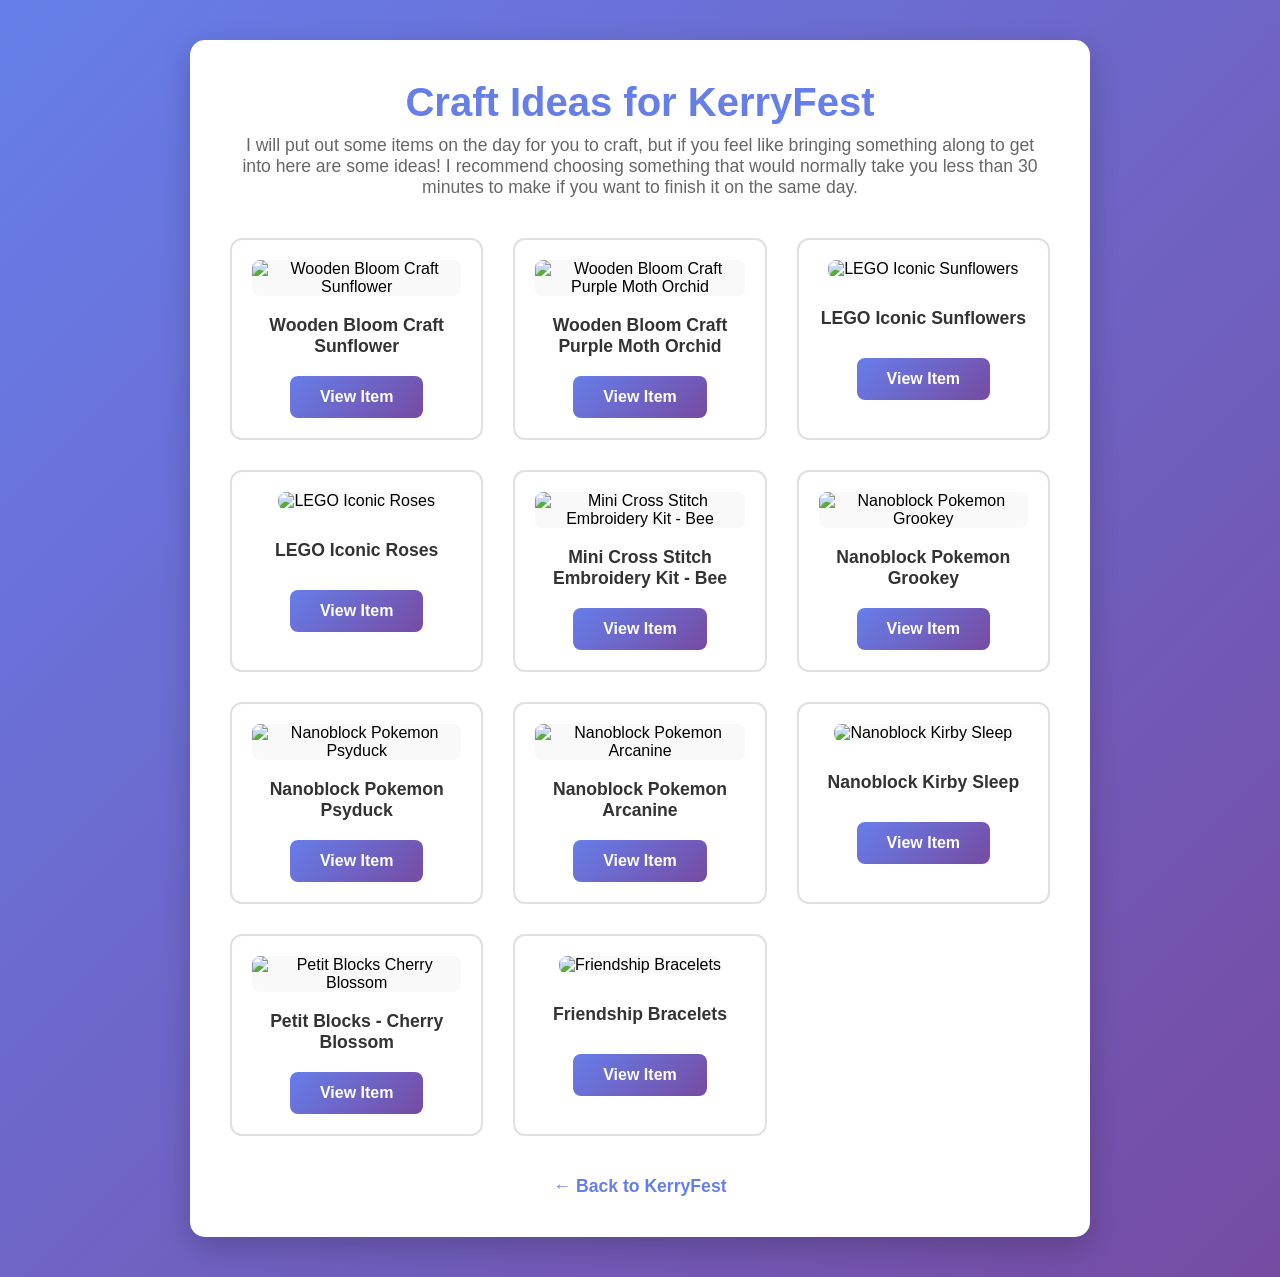
==== craft-ideas.html @ 71658a98 "Initial commit: KerryFest 40th Birthday Party Ticketing System - Event ticketing system with countdo" ====
<!DOCTYPE html>
<html lang="en">
<head>
    <meta charset="UTF-8">
    <meta name="viewport" content="width=device-width, initial-scale=1.0">
    <meta name="robots" content="noindex, nofollow">
    <title>Craft Ideas - KerryFest</title>
    <link rel="stylesheet" href="styles.css">
    <style>
        .craft-page {
            background: linear-gradient(135deg, #667eea 0%, #764ba2 100%);
            min-height: 100vh;
            padding: 40px 20px;
        }

        .craft-container {
            max-width: 900px;
            margin: 0 auto;
            background: white;
            padding: 40px;
            border-radius: 15px;
            box-shadow: 0 10px 30px rgba(0, 0, 0, 0.2);
        }

        .craft-container h1 {
            font-size: 2.5em;
            color: #667eea;
            margin-bottom: 10px;
            text-align: center;
        }

        .craft-container p {
            text-align: center;
            color: #666;
            margin-bottom: 40px;
            font-size: 1.1em;
        }

        .craft-grid {
            display: grid;
            grid-template-columns: repeat(auto-fit, minmax(250px, 1fr));
            gap: 30px;
        }

        .craft-item {
            border: 2px solid #e0e0e0;
            border-radius: 12px;
            padding: 20px;
            text-align: center;
            transition: transform 0.2s, box-shadow 0.2s;
        }

        .craft-item:hover {
            transform: translateY(-5px);
            box-shadow: 0 8px 20px rgba(102, 126, 234, 0.3);
            border-color: #667eea;
        }

        .craft-item h3 {
            color: #333;
            margin-bottom: 15px;
            font-size: 1.1em;
            min-height: 50px;
            display: flex;
            align-items: center;
            justify-content: center;
        }

        .craft-image {
            width: 100%;
            height: 200px;
            object-fit: contain;
            margin-bottom: 15px;
            border-radius: 8px;
            background: #f9f9f9;
        }

        .craft-image-placeholder {
            width: 100%;
            height: 200px;
            margin-bottom: 15px;
            border-radius: 8px;
            background: linear-gradient(135deg, #f5f5f5 0%, #e9e9e9 100%);
            display: flex;
            align-items: center;
            justify-content: center;
            color: #999;
            font-size: 3em;
        }

        .craft-link {
            display: inline-block;
            padding: 12px 30px;
            background: linear-gradient(135deg, #667eea 0%, #764ba2 100%);
            color: white;
            text-decoration: none;
            border-radius: 8px;
            font-weight: 600;
            transition: transform 0.2s, box-shadow 0.2s;
        }

        .craft-link:hover {
            transform: translateY(-2px);
            box-shadow: 0 5px 15px rgba(102, 126, 234, 0.4);
        }

        .back-link {
            display: block;
            text-align: center;
            margin-top: 40px;
            color: #667eea;
            text-decoration: none;
            font-weight: 600;
            font-size: 1.1em;
        }

        .back-link:hover {
            text-decoration: underline;
        }

        @media (max-width: 600px) {
            .craft-container {
                padding: 20px;
            }

            .craft-container h1 {
                font-size: 1.8em;
            }

            .craft-grid {
                grid-template-columns: 1fr;
            }
        }
    </style>
</head>
<body class="craft-page">
    <div class="craft-container">
        <h1>Craft Ideas for KerryFest</h1>
        <p>I will put out some items on the day for you to craft, but if you feel like bringing something along to get into here are some ideas! I recommend choosing something that would normally take you less than 30 minutes to make if you want to finish it on the same day.</p>

        <div class="craft-grid">
            <div class="craft-item">
                <img src="https://www.presentsofmind.com.au/wp-content/uploads/2023/12/402e8f70-d094-4bba-990b-3d0e4f33d873.png" alt="Wooden Bloom Craft Sunflower" class="craft-image">
                <h3>Wooden Bloom Craft Sunflower</h3>
                <a href="https://www.presentsofmind.com.au/game/wooden-bloom-craft-sunflower/" target="_blank" class="craft-link">View Item</a>
            </div>

            <div class="craft-item">
                <img src="https://www.presentsofmind.com.au/wp-content/uploads/2025/09/cb5d0197-7818-41d0-af01-cf8b248ba3ce.jpg" alt="Wooden Bloom Craft Purple Moth Orchid" class="craft-image">
                <h3>Wooden Bloom Craft Purple Moth Orchid</h3>
                <a href="https://www.presentsofmind.com.au/game/wooden-bloom-craft-purple-moth-orchid-by-robotime-rolife-rowood/" target="_blank" class="craft-link">View Item</a>
            </div>

            <div class="craft-item">
                <img src="https://cdn.mrtoys.com.au/961491-large_default/lego-iconic-sunflowers-40524.jpg" alt="LEGO Iconic Sunflowers" class="craft-image">
                <h3>LEGO Iconic Sunflowers</h3>
                <a href="https://www.mrtoys.com.au/lego/lego-flowers-and-botanicals/lego-iconic-sunflowers-40524-67438.html" target="_blank" class="craft-link">View Item</a>
            </div>

            <div class="craft-item">
                <img src="https://cdn.mrtoys.com.au/961487-large_default/lego-iconic-roses-40460.jpg" alt="LEGO Iconic Roses" class="craft-image">
                <h3>LEGO Iconic Roses</h3>
                <a href="https://www.mrtoys.com.au/lego/lego-flowers-and-botanicals/lego-iconic-roses-40460-67437.html" target="_blank" class="craft-link">View Item</a>
            </div>

            <div class="craft-item">
                <img src="https://www.presentsofmind.com.au/wp-content/uploads/2025/12/2886ee30-f26e-40d2-aa88-787a84a90bca.jpg" alt="Mini Cross Stitch Embroidery Kit - Bee" class="craft-image">
                <h3>Mini Cross Stitch Embroidery Kit - Bee</h3>
                <a href="https://www.presentsofmind.com.au/game/mini-cross-stitch-embroidery-kit-bee/" target="_blank" class="craft-link">View Item</a>
            </div>

            <div class="craft-item">
                <img src="https://morethanmeeples.com.au/wp-content/uploads/2024/05/nanoblock-pokemon-grookey-02.jpg" alt="Nanoblock Pokemon Grookey" class="craft-image">
                <h3>Nanoblock Pokemon Grookey</h3>
                <a href="https://morethanmeeples.com.au/product/nanoblock-pokemon-grookey/" target="_blank" class="craft-link">View Item</a>
            </div>

            <div class="craft-item">
                <img src="https://morethanmeeples.com.au/wp-content/uploads/2024/05/nanoblock-pokemon-psyduck-01.jpg" alt="Nanoblock Pokemon Psyduck" class="craft-image">
                <h3>Nanoblock Pokemon Psyduck</h3>
                <a href="https://morethanmeeples.com.au/product/nanoblock-pokemon-psyduck/" target="_blank" class="craft-link">View Item</a>
            </div>

            <div class="craft-item">
                <img src="https://morethanmeeples.com.au/wp-content/uploads/2025/03/nanoblock-pokemon-arcanine-02.jpg" alt="Nanoblock Pokemon Arcanine" class="craft-image">
                <h3>Nanoblock Pokemon Arcanine</h3>
                <a href="https://morethanmeeples.com.au/product/nanoblock-pokemon-arcanine/" target="_blank" class="craft-link">View Item</a>
            </div>

            <div class="craft-item">
                <img src="https://morethanmeeples.com.au/wp-content/uploads/2025/03/nanoblock-kirby-sleep-01.jpg" alt="Nanoblock Kirby Sleep" class="craft-image">
                <h3>Nanoblock Kirby Sleep</h3>
                <a href="https://morethanmeeples.com.au/product/nanoblock-kirby-kirby-sleep/" target="_blank" class="craft-link">View Item</a>
            </div>

            <div class="craft-item">
                <img src="https://mydaiso.com.au/cdn/shop/files/3f61bf0ea8d9c6d8d023190e88f0535c.jpg?v=1746081240" alt="Petit Blocks Cherry Blossom" class="craft-image">
                <h3>Petit Blocks - Cherry Blossom</h3>
                <a href="https://mydaiso.com.au/products/petit_blocks_-cherry_blossom" target="_blank" class="craft-link">View Item</a>
            </div>

            <div class="craft-item">
                <img src="https://lincraft.com.au/cdn/shop/files/30815988.jpg?v=1760507109" alt="Friendship Bracelets" class="craft-image">
                <h3>Friendship Bracelets</h3>
                <a href="https://lincraft.com.au/products/friendship-bracelets-30815988" target="_blank" class="craft-link">View Item</a>
            </div>
        </div>

        <a href="index.html" class="back-link">← Back to KerryFest</a>
    </div>
</body>
</html>
---- styles.css ----
* {
    margin: 0;
    padding: 0;
    box-sizing: border-box;
}

body {
    font-family: 'Arial', sans-serif;
    background: linear-gradient(135deg, #667eea 0%, #764ba2 100%);
    min-height: 100vh;
    padding: 20px;
}

/* Countdown Timer */
.countdown-timer {
    position: fixed;
    top: 20px;
    right: 20px;
    background: rgba(255, 255, 255, 0.95);
    padding: 15px 20px;
    border-radius: 12px;
    box-shadow: 0 8px 25px rgba(0, 0, 0, 0.3);
    z-index: 1000;
    backdrop-filter: blur(10px);
    border: 2px solid rgba(102, 126, 234, 0.3);
    animation: pulse 2s ease-in-out infinite;
}

@keyframes pulse {
    0%, 100% { box-shadow: 0 8px 25px rgba(0, 0, 0, 0.3); }
    50% { box-shadow: 0 8px 35px rgba(102, 126, 234, 0.5); }
}

.timer-label {
    font-size: 0.75em;
    font-weight: 700;
    color: #667eea;
    letter-spacing: 1px;
    margin-bottom: 5px;
    text-align: center;
}

.timer-display {
    font-family: 'Courier New', monospace;
    font-size: 2em;
    font-weight: 700;
    color: #333;
    text-align: center;
    letter-spacing: 2px;
}

.timer-display.warning {
    color: #ff6b6b;
    animation: blink 1s ease-in-out infinite;
}

@keyframes blink {
    0%, 100% { opacity: 1; }
    50% { opacity: 0.6; }
}

/* Notification Popups */
.notification-container {
    position: fixed;
    bottom: 20px;
    left: 20px;
    z-index: 999;
    display: flex;
    flex-direction: column;
    gap: 10px;
    max-width: 350px;
}

.ticket-notification {
    background: white;
    padding: 15px 18px;
    border-radius: 12px;
    box-shadow: 0 8px 25px rgba(0, 0, 0, 0.3);
    display: flex;
    align-items: center;
    gap: 12px;
    animation: slideInLeft 0.5s ease-out, fadeOut 0.5s ease-in 4.5s;
    border-left: 4px solid #4CAF50;
    min-width: 250px;
}

@keyframes slideInLeft {
    from {
        transform: translateX(-100%);
        opacity: 0;
    }
    to {
        transform: translateX(0);
        opacity: 1;
    }
}

@keyframes fadeOut {
    to {
        opacity: 0;
        transform: translateX(-20px);
    }
}

.notification-content {
    flex: 1;
}

.notification-name {
    font-weight: 700;
    color: #333;
    font-size: 1em;
    margin-bottom: 3px;
}

.notification-text {
    color: #666;
    font-size: 0.85em;
}

.notification-icon {
    color: #4CAF50;
    font-size: 1.5em;
    font-weight: bold;
    flex-shrink: 0;
}

.container {
    max-width: 800px;
    margin: 0 auto;
}

.page {
    display: none;
}

.page.active {
    display: block;
    animation: fadeIn 0.5s ease-in;
}

@keyframes fadeIn {
    from { opacity: 0; transform: translateY(20px); }
    to { opacity: 1; transform: translateY(0); }
}

/* Header */
.header {
    text-align: center;
    margin-bottom: 30px;
    background: white;
    padding: 20px;
    border-radius: 15px;
    box-shadow: 0 10px 30px rgba(0, 0, 0, 0.2);
}

.logo {
    max-width: 400px;
    width: 100%;
    height: auto;
}

/* Event Info */
.event-info {
    background: white;
    padding: 30px;
    border-radius: 15px;
    margin-bottom: 30px;
    box-shadow: 0 10px 30px rgba(0, 0, 0, 0.2);
    text-align: center;
}

.event-info h1 {
    font-size: 2.5em;
    color: #333;
    margin-bottom: 10px;
    text-transform: uppercase;
    letter-spacing: 2px;
}

.subtitle-name {
    font-size: 1.3em;
    color: #667eea;
    font-weight: 600;
    font-style: italic;
    margin-bottom: 20px;
}

.event-details {
    display: flex;
    flex-direction: column;
    gap: 10px;
    font-size: 1.1em;
    color: #555;
}

.event-details p {
    font-weight: 600;
}

.event-description-area {
    margin-top: 25px;
    padding-top: 20px;
    border-top: 2px solid #eee;
}

.event-description-area p {
    font-size: 0.95em;
    color: #666;
    font-weight: 400;
    line-height: 1.6;
    text-align: left;
    margin-bottom: 15px;
}

.event-description-area p:last-child {
    margin-bottom: 0;
}

/* Ticket Form */
.ticket-form {
    background: white;
    padding: 40px;
    border-radius: 15px;
    box-shadow: 0 10px 30px rgba(0, 0, 0, 0.2);
}

.ticket-form h2 {
    font-size: 2em;
    color: #667eea;
    margin-bottom: 10px;
    text-align: center;
}

.subtitle {
    text-align: center;
    color: #666;
    margin-bottom: 30px;
}

.form-group {
    margin-bottom: 20px;
}

.form-group label {
    display: block;
    font-weight: 600;
    margin-bottom: 8px;
    color: #333;
}

.field-helper {
    font-size: 0.85em;
    color: #666;
    margin: 5px 0 8px 0;
}

.form-group input,
.form-group select,
.form-group textarea {
    width: 100%;
    padding: 12px;
    border: 2px solid #ddd;
    border-radius: 8px;
    font-size: 1em;
    transition: border-color 0.3s;
}

.form-group input:focus,
.form-group select:focus,
.form-group textarea:focus {
    outline: none;
    border-color: #667eea;
}

.submit-btn {
    width: 100%;
    padding: 15px;
    background: linear-gradient(135deg, #667eea 0%, #764ba2 100%);
    color: white;
    border: none;
    border-radius: 8px;
    font-size: 1.2em;
    font-weight: 700;
    cursor: pointer;
    transition: transform 0.2s, box-shadow 0.2s;
    text-transform: uppercase;
    letter-spacing: 1px;
}

.submit-btn:hover {
    transform: translateY(-2px);
    box-shadow: 0 5px 20px rgba(102, 126, 234, 0.4);
}

.submit-btn:active {
    transform: translateY(0);
}

/* Ticket */
.ticket-container {
    display: flex;
    flex-direction: column;
    align-items: center;
    gap: 40px;
    padding: 40px 20px;
    min-height: 100vh;
}

.ticket {
    background: white;
    border-radius: 15px;
    box-shadow: 0 10px 40px rgba(0, 0, 0, 0.3);
    overflow: hidden;
    max-width: 600px;
    width: 100%;
    position: relative;
}

.ticket::before,
.ticket::after {
    content: '';
    position: absolute;
    width: 30px;
    height: 30px;
    background: linear-gradient(135deg, #667eea 0%, #764ba2 100%);
    border-radius: 50%;
    top: 50%;
    transform: translateY(-50%);
}

.ticket::before {
    left: -15px;
}

.ticket::after {
    right: -15px;
}

.ticket-header {
    background: linear-gradient(135deg, #667eea 0%, #764ba2 100%);
    padding: 20px;
    text-align: center;
}

.ticket-logo {
    max-width: 300px;
    width: 100%;
    height: auto;
    background: white;
    padding: 10px;
    border-radius: 10px;
}

.ticket-body {
    padding: 40px;
    border-left: 3px dashed #ddd;
    border-right: 3px dashed #ddd;
}

.ticket-body h2 {
    text-align: center;
    color: #999;
    font-size: 1.2em;
    letter-spacing: 3px;
    margin-bottom: 10px;
}

.event-title {
    text-align: center;
    font-size: 2em;
    color: #333;
    margin-bottom: 5px;
    text-transform: uppercase;
    letter-spacing: 2px;
}

.ticket-subtitle {
    text-align: center;
    font-size: 1.1em;
    color: #667eea;
    font-weight: 600;
    font-style: italic;
    margin-bottom: 25px;
}

.ticket-description {
    text-align: center;
    margin: 20px 0;
    padding: 15px 20px;
    background: #f8f9fa;
    border-radius: 8px;
    border: 1px dashed #667eea;
}

.ticket-description p {
    margin: 0;
    font-size: 0.9em;
    color: #555;
    line-height: 1.5;
    font-style: italic;
}

.ticket-details {
    margin-bottom: 30px;
}

.detail-row {
    display: flex;
    justify-content: space-between;
    padding: 10px 0;
    border-bottom: 1px solid #eee;
}

.detail-row .label {
    font-weight: 700;
    color: #667eea;
}

.detail-row .value {
    font-weight: 600;
    color: #333;
}

.barcode-section {
    text-align: center;
    padding: 20px;
    background: #f9f9f9;
    border-radius: 10px;
}

.barcode-number {
    font-family: 'Courier New', monospace;
    font-weight: 700;
    color: #333;
    margin-top: 10px;
    letter-spacing: 2px;
}

.ticket-footer {
    background: #f5f5f5;
    padding: 20px;
    text-align: center;
    color: #666;
    font-size: 0.9em;
}

/* Buttons */
.button-group {
    display: flex;
    gap: 15px;
    flex-wrap: wrap;
    justify-content: center;
}

.action-btn {
    padding: 12px 30px;
    border: none;
    border-radius: 8px;
    font-size: 1em;
    font-weight: 600;
    cursor: pointer;
    transition: transform 0.2s, box-shadow 0.2s;
}

.print-btn {
    background: #4CAF50;
    color: white;
}

.download-btn {
    background: #2196F3;
    color: white;
}

.back-btn {
    background: #666;
    color: white;
}

.action-btn:hover {
    transform: translateY(-2px);
    box-shadow: 0 5px 15px rgba(0, 0, 0, 0.2);
}

.action-btn:active {
    transform: translateY(0);
}

.success-message {
    background: white;
    padding: 30px;
    border-radius: 15px;
    text-align: center;
    box-shadow: 0 5px 20px rgba(0, 0, 0, 0.1);
}

.success-message h3 {
    color: #4CAF50;
    font-size: 1.8em;
    margin-bottom: 10px;
}

.success-message p {
    color: #666;
    font-size: 1.1em;
}

/* Print Styles */
@media print {
    body {
        background: white;
        padding: 0;
        margin: 0;
    }

    .countdown-timer,
    .notification-container,
    .button-group,
    .success-message,
    .back-btn {
        display: none !important;
    }

    .container {
        max-width: 100%;
        margin: 0;
    }

    /* Single ticket: A6 size, centered */
    .single-ticket {
        display: flex;
        justify-content: center;
        align-items: center;
        min-height: 148mm;
        padding: 0;
    }

    .single-ticket .ticket {
        width: 105mm;
        max-width: 105mm;
        height: 148mm;
        box-shadow: none;
        border: 2px solid #667eea;
        border-radius: 12px;
        page-break-inside: avoid;
        margin: 0;
        display: flex;
        flex-direction: column;
    }

    /* Multiple tickets: A6 size, grid layout (2 per A4 page) */
    .multiple-tickets {
        display: grid;
        grid-template-columns: 1fr 1fr;
        gap: 5mm;
        padding: 0;
        min-height: auto;
    }

    .multiple-tickets .ticket {
        box-shadow: none;
        border: 2px solid #667eea;
        border-radius: 12px;
        width: 105mm;
        max-width: 105mm;
        height: 148mm;
        page-break-inside: avoid;
        margin: 0;
        display: flex;
        flex-direction: column;
    }

    .multiple-tickets .ticket:nth-child(2n) {
        page-break-after: always;
    }

    .multiple-tickets .ticket:last-of-type {
        page-break-after: auto;
    }
}

/* Additional print styling */
@media print {
    /* Default page setup for A6 tickets */
    @page {
        margin: 0;
    }

    /* Single ticket page - A6 size */
    @page :first {
        size: A6 portrait;
    }

    /* Adjust styling for A6 dimensions */
    .single-ticket .ticket {
        height: 148mm;
        width: 105mm;
    }

    .multiple-tickets .ticket {
        height: 148mm;
        width: 105mm;
    }

    .ticket-header {
        background: linear-gradient(135deg, #667eea 0%, #764ba2 100%) !important;
        padding: 15px;
        -webkit-print-color-adjust: exact;
        print-color-adjust: exact;
    }

    .ticket-logo {
        max-width: 150px;
    }

    .ticket-body {
        flex: 1;
        padding: 15px;
        -webkit-print-color-adjust: exact;
        print-color-adjust: exact;
    }

    .ticket-body h2 {
        font-size: 0.9em;
        margin-bottom: 8px;
    }

    .event-title {
        font-size: 1.3em;
        margin-bottom: 10px;
    }

    .ticket-description {
        background: #f8f9fa !important;
        border: 1px dashed #667eea !important;
        padding: 10px;
        margin: 10px 0;
        -webkit-print-color-adjust: exact;
        print-color-adjust: exact;
    }

    .ticket-description p {
        font-size: 0.75em;
    }

    .ticket-details {
        margin-bottom: 15px;
    }

    .detail-row {
        padding: 5px 0;
        font-size: 0.8em;
    }

    .barcode-section {
        margin-top: 10px;
    }

    .barcode-section svg {
        max-width: 100%;
        height: 40px;
    }

    .barcode-number {
        font-size: 0.7em;
    }

    .ticket-footer {
        padding: 8px 15px;
        font-size: 0.65em;
        -webkit-print-color-adjust: exact;
        print-color-adjust: exact;
    }
}

/* Responsive */
@media (max-width: 600px) {
    .countdown-timer {
        top: 10px;
        right: 10px;
        padding: 10px 15px;
    }

    .timer-label {
        font-size: 0.65em;
    }

    .timer-display {
        font-size: 1.5em;
    }

    .notification-container {
        bottom: 10px;
        left: 10px;
        max-width: calc(100% - 20px);
    }

    .ticket-notification {
        padding: 12px 15px;
        min-width: 200px;
    }

    .event-info h1 {
        font-size: 1.8em;
    }

    .ticket-form {
        padding: 20px;
    }

    .ticket-container {
        padding: 20px 10px;
        gap: 30px;
    }

    .ticket {
        max-width: 100%;
    }

    .ticket-body {
        padding: 20px;
    }

    .event-title {
        font-size: 1.5em;
    }

    .ticket-description {
        padding: 12px 15px;
        margin: 15px 0;
    }

    .ticket-description p {
        font-size: 0.85em;
    }

    .button-group {
        flex-direction: column;
        width: 100%;
    }

    .action-btn {
        width: 100%;
    }
}
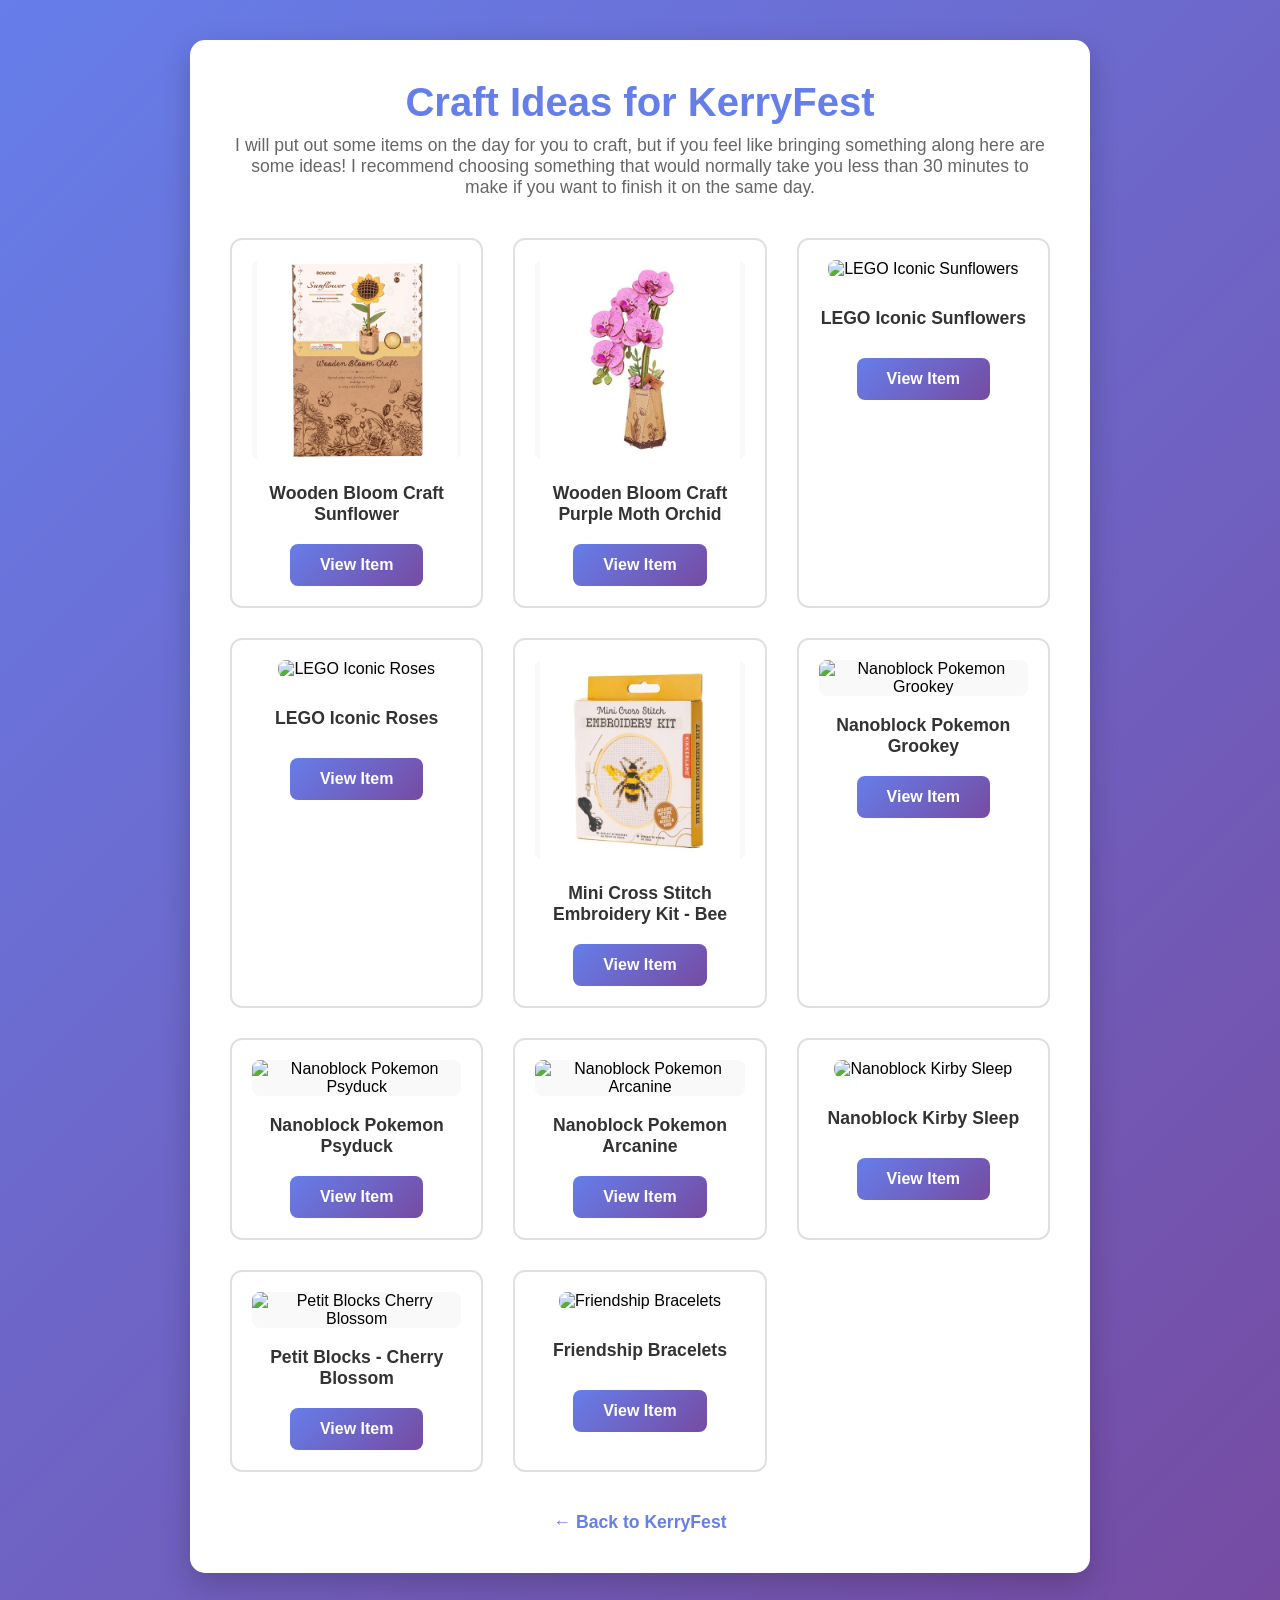
==== commit 4e7b3d6b: "Use local images for craft items and update wording - Move sunflower, purple orchid, and bee images " ====
--- a/craft-ideas.html
+++ b/craft-ideas.html
@@ -136,17 +136,17 @@
 <body class="craft-page">
     <div class="craft-container">
         <h1>Craft Ideas for KerryFest</h1>
-        <p>I will put out some items on the day for you to craft, but if you feel like bringing something along to get into here are some ideas! I recommend choosing something that would normally take you less than 30 minutes to make if you want to finish it on the same day.</p>
+        <p>I will put out some items on the day for you to craft, but if you feel like bringing something along here are some ideas! I recommend choosing something that would normally take you less than 30 minutes to make if you want to finish it on the same day.</p>
 
         <div class="craft-grid">
             <div class="craft-item">
-                <img src="https://www.presentsofmind.com.au/wp-content/uploads/2023/12/402e8f70-d094-4bba-990b-3d0e4f33d873.png" alt="Wooden Bloom Craft Sunflower" class="craft-image">
+                <img src="crafts/sunflower.png" alt="Wooden Bloom Craft Sunflower" class="craft-image">
                 <h3>Wooden Bloom Craft Sunflower</h3>
                 <a href="https://www.presentsofmind.com.au/game/wooden-bloom-craft-sunflower/" target="_blank" class="craft-link">View Item</a>
             </div>
 
             <div class="craft-item">
-                <img src="https://www.presentsofmind.com.au/wp-content/uploads/2025/09/cb5d0197-7818-41d0-af01-cf8b248ba3ce.jpg" alt="Wooden Bloom Craft Purple Moth Orchid" class="craft-image">
+                <img src="crafts/purple.jpg" alt="Wooden Bloom Craft Purple Moth Orchid" class="craft-image">
                 <h3>Wooden Bloom Craft Purple Moth Orchid</h3>
                 <a href="https://www.presentsofmind.com.au/game/wooden-bloom-craft-purple-moth-orchid-by-robotime-rolife-rowood/" target="_blank" class="craft-link">View Item</a>
             </div>
@@ -164,7 +164,7 @@
             </div>
 
             <div class="craft-item">
-                <img src="https://www.presentsofmind.com.au/wp-content/uploads/2025/12/2886ee30-f26e-40d2-aa88-787a84a90bca.jpg" alt="Mini Cross Stitch Embroidery Kit - Bee" class="craft-image">
+                <img src="crafts/bee.jpg" alt="Mini Cross Stitch Embroidery Kit - Bee" class="craft-image">
                 <h3>Mini Cross Stitch Embroidery Kit - Bee</h3>
                 <a href="https://www.presentsofmind.com.au/game/mini-cross-stitch-embroidery-kit-bee/" target="_blank" class="craft-link">View Item</a>
             </div>
